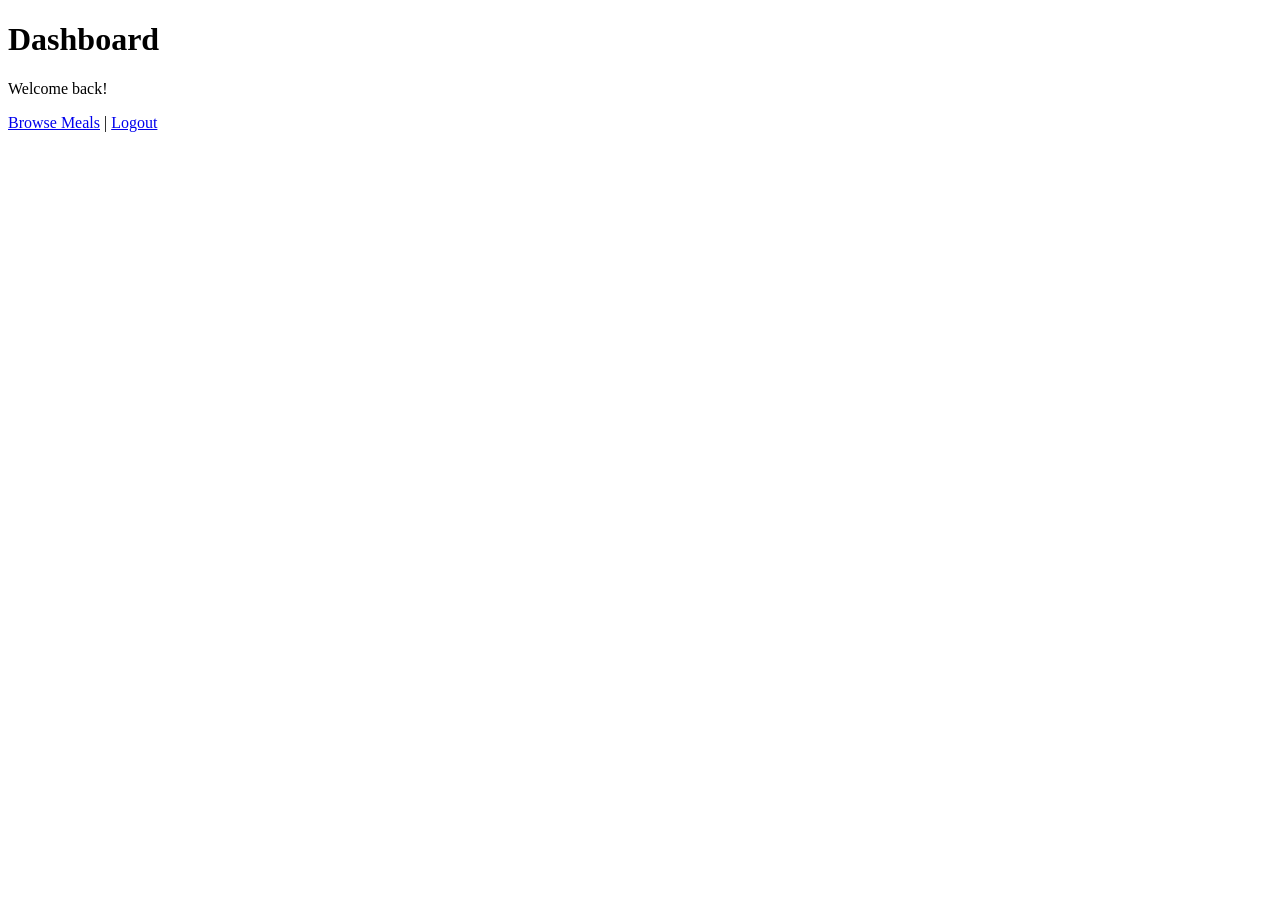
==== meal-service/src/main/resources/templates/dashboard.html @ d7367dab "feat: add Thymeleaf UI layer and fix E2E test infrastructure - FrontendController: serves login/regi" ====
<!DOCTYPE html>
<html xmlns:th="http://www.thymeleaf.org" lang="en">
<head>
    <meta charset="UTF-8"/>
    <meta name="viewport" content="width=device-width, initial-scale=1.0"/>
    <title>Dashboard – Meal Subscription</title>
    <link rel="stylesheet" th:href="@{/css/app.css}"/>
    <script src="/js/dashboard.js" defer></script>
</head>
<body>
<div class="container">
    <h1>Dashboard</h1>
    <p>Welcome back! <span id="user-email"></span></p>
    <nav>
        <a href="/meals">Browse Meals</a> |
        <a href="/login" id="logout-link">Logout</a>
    </nav>
</div>
</body>
</html>
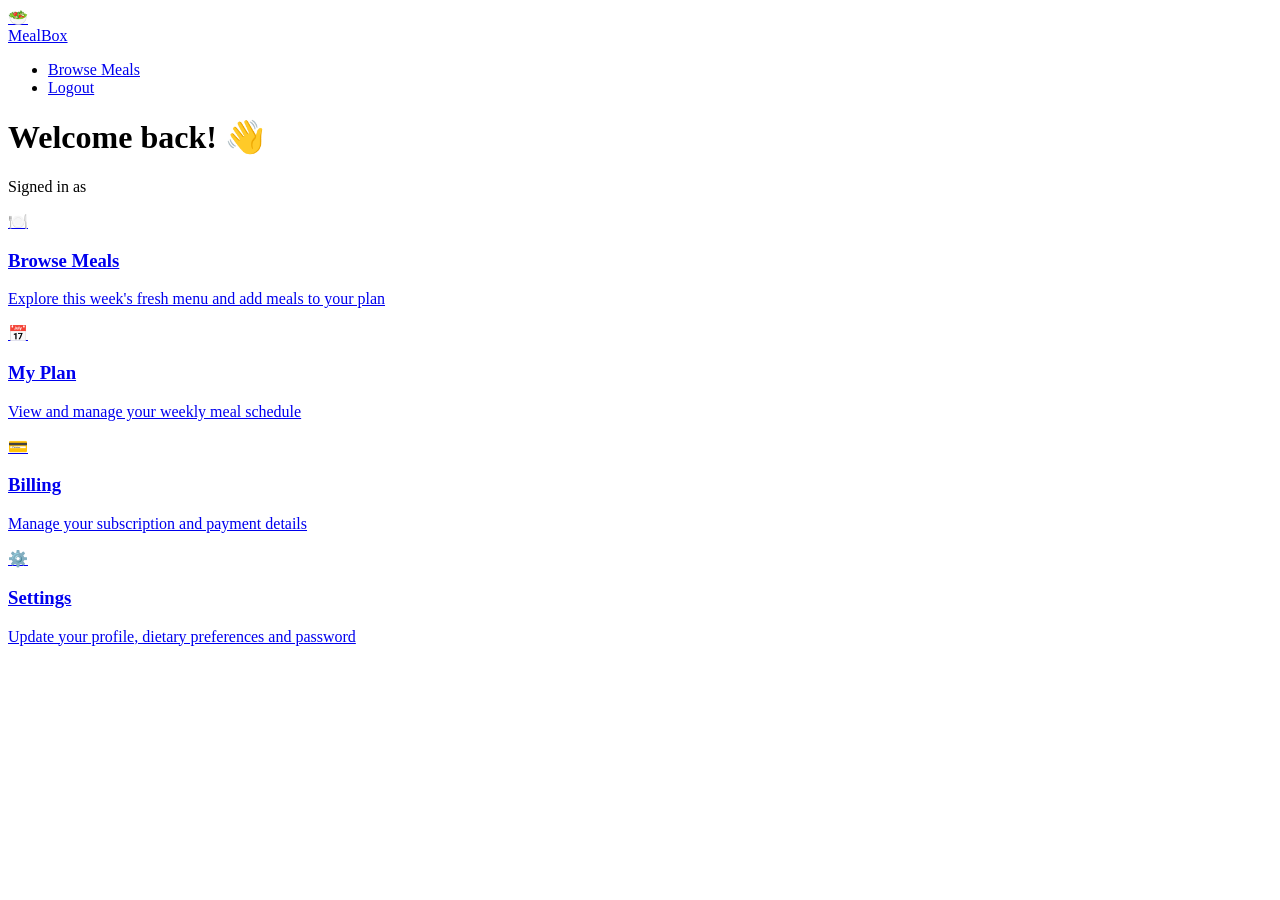
==== commit 697bde0e: "Enhance UI and UX for Meal Subscription Service - Updated CSS styles to modernize the UI with design" ====
--- a/meal-service/src/main/resources/templates/dashboard.html
+++ b/meal-service/src/main/resources/templates/dashboard.html
@@ -3,18 +3,56 @@
 <head>
     <meta charset="UTF-8"/>
     <meta name="viewport" content="width=device-width, initial-scale=1.0"/>
-    <title>Dashboard – Meal Subscription</title>
+    <title>Dashboard – MealBox</title>
     <link rel="stylesheet" th:href="@{/css/app.css}"/>
     <script src="/js/dashboard.js" defer></script>
 </head>
 <body>
+
+<nav class="site-nav">
+    <div class="nav-inner">
+        <a href="/dashboard" class="nav-brand">
+            <div class="brand-icon">🥗</div>
+            MealBox
+        </a>
+        <ul class="nav-links">
+            <li><a href="/meals">Browse Meals</a></li>
+            <li><a href="/login" id="logout-link">Logout</a></li>
+        </ul>
+    </div>
+</nav>
+
 <div class="container">
-    <h1>Dashboard</h1>
-    <p>Welcome back! <span id="user-email"></span></p>
-    <nav>
-        <a href="/meals">Browse Meals</a> |
-        <a href="/login" id="logout-link">Logout</a>
-    </nav>
+
+    <!-- Welcome banner -->
+    <div class="welcome-banner">
+        <h1>Welcome back! 👋</h1>
+        <p>Signed in as <span id="user-email"></span></p>
+    </div>
+
+    <!-- Quick-access cards -->
+    <div class="dashboard-grid">
+        <a href="/meals" class="dash-card">
+            <span class="dash-icon">🍽️</span>
+            <h3>Browse Meals</h3>
+            <p>Explore this week's fresh menu and add meals to your plan</p>
+        </a>
+        <a href="/dashboard" class="dash-card">
+            <span class="dash-icon">📅</span>
+            <h3>My Plan</h3>
+            <p>View and manage your weekly meal schedule</p>
+        </a>
+        <a href="/dashboard" class="dash-card">
+            <span class="dash-icon">💳</span>
+            <h3>Billing</h3>
+            <p>Manage your subscription and payment details</p>
+        </a>
+        <a href="/dashboard" class="dash-card">
+            <span class="dash-icon">⚙️</span>
+            <h3>Settings</h3>
+            <p>Update your profile, dietary preferences and password</p>
+        </a>
+    </div>
 </div>
 </body>
 </html>
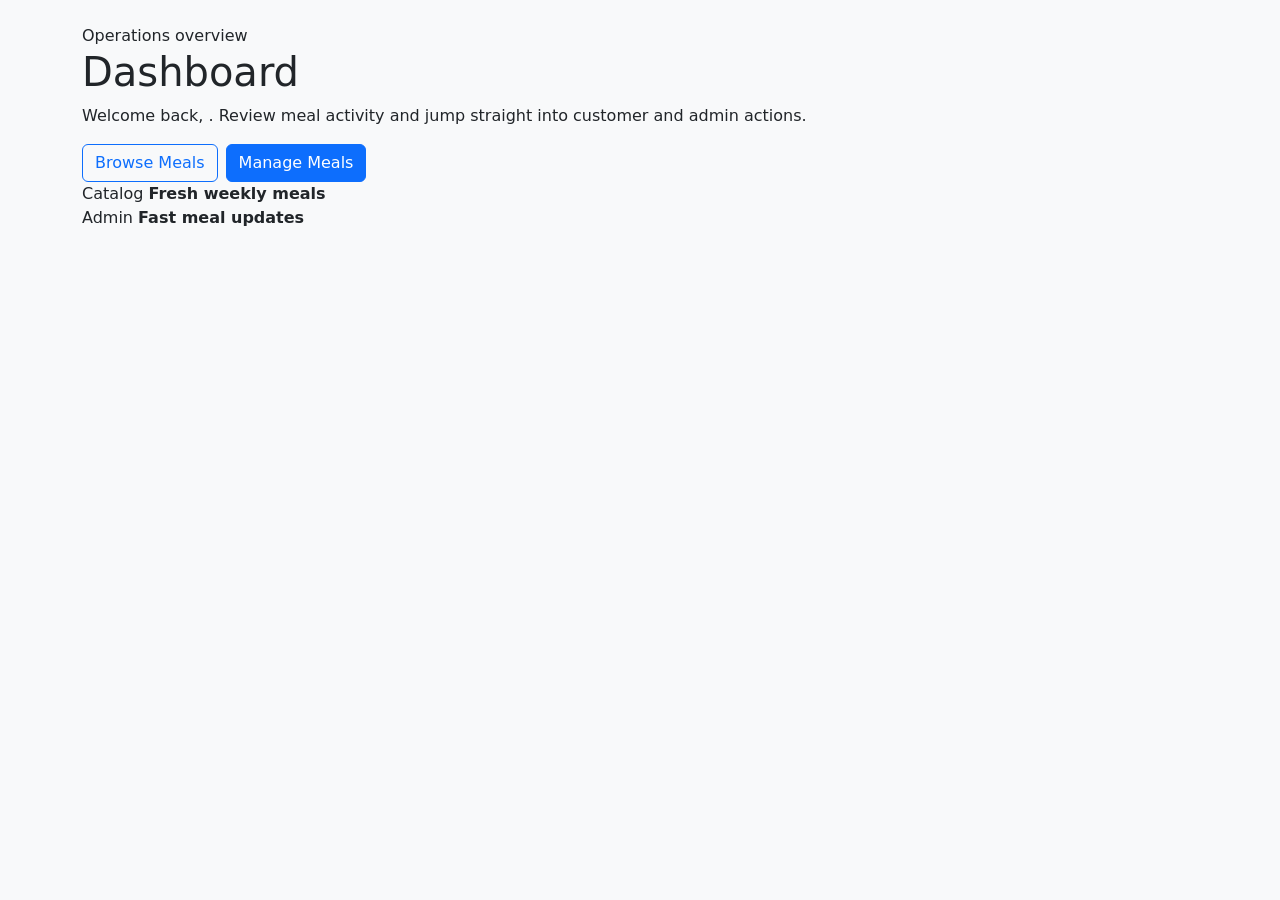
==== commit b1e5cf9e: "Refactor meal management UI and enhance user experience - Updated admin-meals.html to improve layout" ====
--- a/meal-service/src/main/resources/templates/dashboard.html
+++ b/meal-service/src/main/resources/templates/dashboard.html
@@ -3,56 +3,41 @@
 <head>
     <meta charset="UTF-8"/>
     <meta name="viewport" content="width=device-width, initial-scale=1.0"/>
-    <title>Dashboard – MealBox</title>
+    <title>Dashboard – Meal Subscription</title>
+    <link href="https://cdn.jsdelivr.net/npm/bootstrap@5.3.2/dist/css/bootstrap.min.css" rel="stylesheet"/>
     <link rel="stylesheet" th:href="@{/css/app.css}"/>
-    <script src="/js/dashboard.js" defer></script>
 </head>
-<body>
+<body class="bg-light text-dark d-flex flex-column min-vh-100 app-page app-page-dashboard">
+<nav th:replace="~{fragments/navbar :: navbar}"></nav>
 
-<nav class="site-nav">
-    <div class="nav-inner">
-        <a href="/dashboard" class="nav-brand">
-            <div class="brand-icon">🥗</div>
-            MealBox
-        </a>
-        <ul class="nav-links">
-            <li><a href="/meals">Browse Meals</a></li>
-            <li><a href="/login" id="logout-link">Logout</a></li>
-        </ul>
-    </div>
-</nav>
+<main class="container py-4 flex-grow-1">
+    <section class="hero-panel mb-4">
+        <div class="hero-copy">
+            <span class="eyebrow">Operations overview</span>
+            <h1 class="hero-title">Dashboard</h1>
+            <p class="hero-text">Welcome back, <span id="user-email"></span>. Review meal activity and jump straight into customer and admin actions.</p>
+            <div class="d-flex gap-2 flex-wrap">
+                <a href="/meals" class="btn btn-outline-primary">Browse Meals</a>
+                <a href="/admin/meals" class="btn btn-primary">Manage Meals</a>
+            </div>
+        </div>
+        <div class="hero-stat-grid">
+            <div class="hero-stat-card">
+                <span class="hero-stat-label">Catalog</span>
+                <strong>Fresh weekly meals</strong>
+            </div>
+            <div class="hero-stat-card">
+                <span class="hero-stat-label">Admin</span>
+                <strong>Fast meal updates</strong>
+            </div>
+        </div>
+    </section>
+</main>
 
-<div class="container">
+<footer th:replace="~{fragments/footer :: footer}"></footer>
 
-    <!-- Welcome banner -->
-    <div class="welcome-banner">
-        <h1>Welcome back! 👋</h1>
-        <p>Signed in as <span id="user-email"></span></p>
-    </div>
-
-    <!-- Quick-access cards -->
-    <div class="dashboard-grid">
-        <a href="/meals" class="dash-card">
-            <span class="dash-icon">🍽️</span>
-            <h3>Browse Meals</h3>
-            <p>Explore this week's fresh menu and add meals to your plan</p>
-        </a>
-        <a href="/dashboard" class="dash-card">
-            <span class="dash-icon">📅</span>
-            <h3>My Plan</h3>
-            <p>View and manage your weekly meal schedule</p>
-        </a>
-        <a href="/dashboard" class="dash-card">
-            <span class="dash-icon">💳</span>
-            <h3>Billing</h3>
-            <p>Manage your subscription and payment details</p>
-        </a>
-        <a href="/dashboard" class="dash-card">
-            <span class="dash-icon">⚙️</span>
-            <h3>Settings</h3>
-            <p>Update your profile, dietary preferences and password</p>
-        </a>
-    </div>
-</div>
+<script src="https://cdn.jsdelivr.net/npm/bootstrap@5.3.2/dist/js/bootstrap.bundle.min.js"></script>
+<script th:src="@{/js/auth-nav.js}" defer></script>
+<script th:src="@{/js/dashboard.js}" defer></script>
 </body>
 </html>
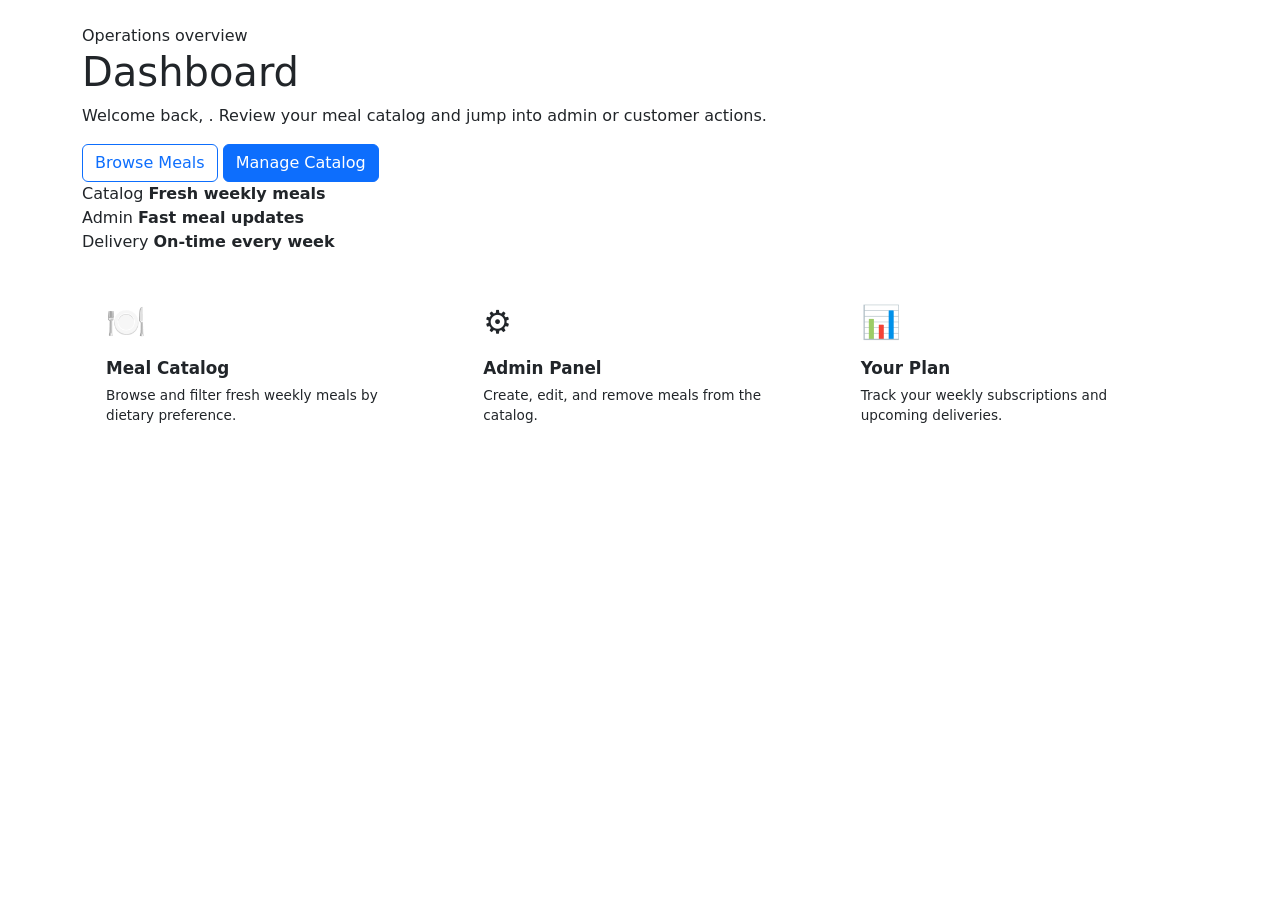
==== commit 7da12d9b: "feat: implement Selenium test suite and add frontend templates for meal subscription service" ====
--- a/meal-service/src/main/resources/templates/dashboard.html
+++ b/meal-service/src/main/resources/templates/dashboard.html
@@ -3,22 +3,30 @@
 <head>
     <meta charset="UTF-8"/>
     <meta name="viewport" content="width=device-width, initial-scale=1.0"/>
-    <title>Dashboard – Meal Subscription</title>
+    <meta name="description" content="MealSubs dashboard — review meal activity and manage your meal subscription plan."/>
+    <title>Dashboard – MealSubs</title>
+    <link rel="preconnect" href="https://fonts.googleapis.com"/>
+    <link rel="preconnect" href="https://fonts.gstatic.com" crossorigin="anonymous"/>
     <link href="https://cdn.jsdelivr.net/npm/bootstrap@5.3.2/dist/css/bootstrap.min.css" rel="stylesheet"/>
     <link rel="stylesheet" th:href="@{/css/app.css}"/>
 </head>
-<body class="bg-light text-dark d-flex flex-column min-vh-100 app-page app-page-dashboard">
+<body class="app-page app-page-dashboard">
 <nav th:replace="~{fragments/navbar :: navbar}"></nav>
 
 <main class="container py-4 flex-grow-1">
-    <section class="hero-panel mb-4">
+
+    <!-- Hero Panel -->
+    <section class="hero-panel" aria-label="Overview">
         <div class="hero-copy">
             <span class="eyebrow">Operations overview</span>
             <h1 class="hero-title">Dashboard</h1>
-            <p class="hero-text">Welcome back, <span id="user-email"></span>. Review meal activity and jump straight into customer and admin actions.</p>
-            <div class="d-flex gap-2 flex-wrap">
-                <a href="/meals" class="btn btn-outline-primary">Browse Meals</a>
-                <a href="/admin/meals" class="btn btn-primary">Manage Meals</a>
+            <p class="hero-text">
+                Welcome back, <strong id="user-email" style="color: var(--brand-primary);"></strong>.
+                Review your meal catalog and jump into admin or customer actions.
+            </p>
+            <div class="hero-actions">
+                <a href="/meals"       class="btn btn-outline-primary">Browse Meals</a>
+                <a href="/admin/meals" class="btn btn-primary">Manage Catalog</a>
             </div>
         </div>
         <div class="hero-stat-grid">
@@ -30,8 +38,60 @@
                 <span class="hero-stat-label">Admin</span>
                 <strong>Fast meal updates</strong>
             </div>
+            <div class="hero-stat-card">
+                <span class="hero-stat-label">Delivery</span>
+                <strong>On-time every week</strong>
+            </div>
         </div>
     </section>
+
+    <!-- Quick action cards -->
+    <div class="row g-3 mt-1">
+        <div class="col-md-4">
+            <a href="/meals" class="text-decoration-none">
+                <div class="card h-100 border-0"
+                     style="border-radius: var(--radius-lg); background: var(--surface-glass-strong);
+                            border: 1px solid var(--border-card) !important; box-shadow: var(--shadow-sm);
+                            transition: transform 0.2s ease, box-shadow 0.2s ease; backdrop-filter: blur(8px);"
+                     onmouseover="this.style.transform='translateY(-4px)';this.style.boxShadow='var(--shadow-lg)'"
+                     onmouseout="this.style.transform='';this.style.boxShadow='var(--shadow-sm)'">
+                    <div class="card-body p-4">
+                        <div style="font-size: 2rem; margin-bottom: 0.75rem;">🍽️</div>
+                        <h3 style="font-family: var(--font-heading); font-size: 1.05rem; font-weight: 700; margin-bottom: 0.4rem; color: var(--text-base);">Meal Catalog</h3>
+                        <p style="font-size: 0.85rem; color: var(--text-muted); margin: 0;">Browse and filter fresh weekly meals by dietary preference.</p>
+                    </div>
+                </div>
+            </a>
+        </div>
+        <div class="col-md-4">
+            <a href="/admin/meals" class="text-decoration-none">
+                <div class="card h-100 border-0"
+                     style="border-radius: var(--radius-lg); background: var(--surface-glass-strong);
+                            border: 1px solid var(--border-card) !important; box-shadow: var(--shadow-sm);
+                            transition: transform 0.2s ease, box-shadow 0.2s ease; backdrop-filter: blur(8px);"
+                     onmouseover="this.style.transform='translateY(-4px)';this.style.boxShadow='var(--shadow-lg)'"
+                     onmouseout="this.style.transform='';this.style.boxShadow='var(--shadow-sm)'">
+                    <div class="card-body p-4">
+                        <div style="font-size: 2rem; margin-bottom: 0.75rem;">⚙️</div>
+                        <h3 style="font-family: var(--font-heading); font-size: 1.05rem; font-weight: 700; margin-bottom: 0.4rem; color: var(--text-base);">Admin Panel</h3>
+                        <p style="font-size: 0.85rem; color: var(--text-muted); margin: 0;">Create, edit, and remove meals from the catalog.</p>
+                    </div>
+                </div>
+            </a>
+        </div>
+        <div class="col-md-4">
+            <div class="card h-100 border-0"
+                 style="border-radius: var(--radius-lg); background: var(--surface-glass-strong);
+                        border: 1px solid var(--border-card) !important; box-shadow: var(--shadow-sm); backdrop-filter: blur(8px);">
+                <div class="card-body p-4">
+                    <div style="font-size: 2rem; margin-bottom: 0.75rem;">📊</div>
+                    <h3 style="font-family: var(--font-heading); font-size: 1.05rem; font-weight: 700; margin-bottom: 0.4rem; color: var(--text-base);">Your Plan</h3>
+                    <p style="font-size: 0.85rem; color: var(--text-muted); margin: 0;">Track your weekly subscriptions and upcoming deliveries.</p>
+                </div>
+            </div>
+        </div>
+    </div>
+
 </main>
 
 <footer th:replace="~{fragments/footer :: footer}"></footer>
